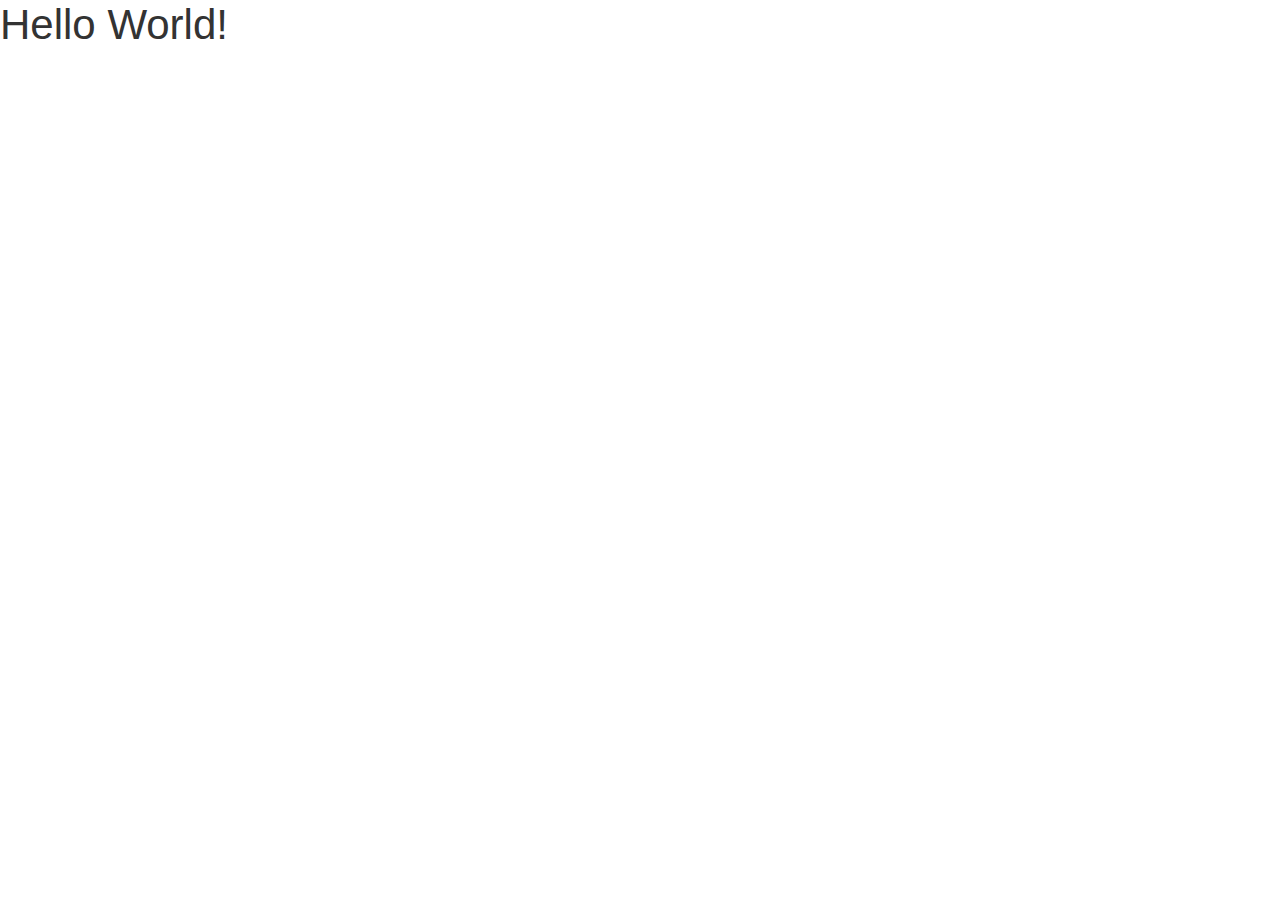
==== index.html @ fb6ebe5e "Added UIKit, JQuery" ====
<!DOCTYPE html>
<html lang="en">
<head>
  <meta charset="utf-8">
  <meta http-equiv="X-UA-Compatible" content="IE=edge">
  <meta name="viewport" content="width=device-width, initial-scale=1">
  <!-- The above 3 meta tags *must* come first in the head; any other head content must come *after* these tags -->
  
  <!-- UIKit Links -->
  <link href="../uikit/css/uikit.min.css" rel="stylesheet">
  <script src="../uikit/js/uikit.min.js"></script>
  <script src="../uikit/js/uikit-icons.min.js"></script>

  <!-- JQuery -->
  <script src="../jquery/jquery-3.2.1.min.js"></script>

  <title>Logan Buchanan</title>
  
</head>
<body>
<h1>Hello World!</h1>
</body>
</html>
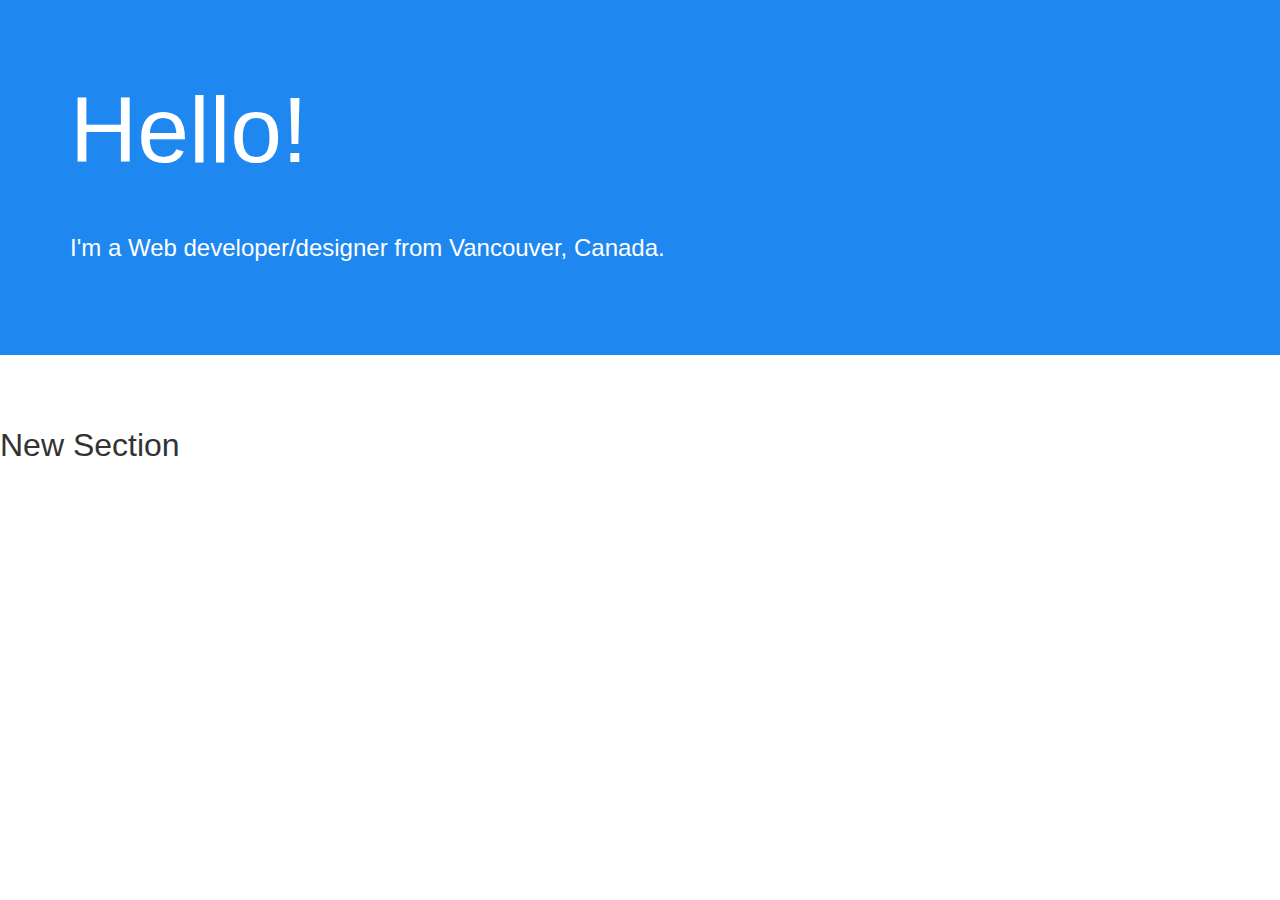
==== commit 028d03de: "Removed some unnecessary files" ====
--- a/index.html
+++ b/index.html
@@ -7,17 +7,39 @@
   <!-- The above 3 meta tags *must* come first in the head; any other head content must come *after* these tags -->
   
   <!-- UIKit Links -->
-  <link href="../uikit/css/uikit.min.css" rel="stylesheet">
-  <script src="../uikit/js/uikit.min.js"></script>
-  <script src="../uikit/js/uikit-icons.min.js"></script>
+  <link href="./css/uikit.min.css" rel="stylesheet">
+  <script src="./js/uikit.min.js"></script>
+  <script src="./js/uikit-icons.min.js"></script>
 
   <!-- JQuery -->
-  <script src="../jquery/jquery-3.2.1.min.js"></script>
+  <script src="./js/jquery-3.2.1.min.js"></script>
+
+  <!-- FitText -->
+  <script src="./js/jquery.fittext.js"></script>
 
   <title>Logan Buchanan</title>
   
+
 </head>
 <body>
-<h1>Hello World!</h1>
+
+	<div class="uk-section uk-section-primary">
+		<div class="uk-container-expand uk-margin-large-left">
+		<h2 id="responsive_headline" class="" >Hello!</h2>
+		<h3>I'm a Web developer/designer from Vancouver, Canada.</h3>
+	</div>
+	</div>
+
+	<div class="uk-section uk-section-default">
+		<h2>New Section</h2>
+	</div>
+
 </body>
+
+
+
+<script>
+  jQuery("#responsive_headline").fitText(1.3);
+</script>
+
 </html>
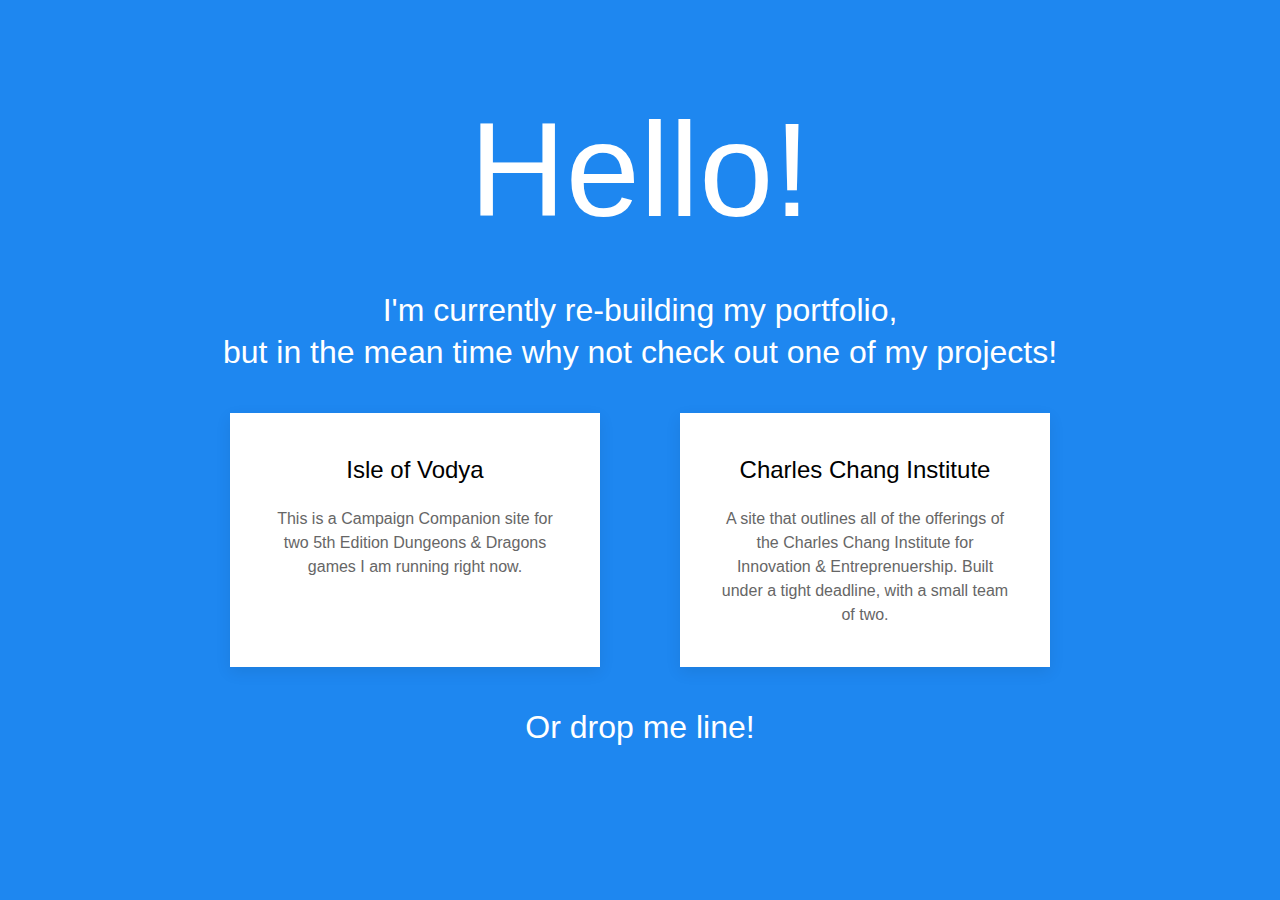
==== commit 4600c161: "Added Construction stuff" ====
--- a/index.html
+++ b/index.html
@@ -1,45 +1,76 @@
 <!DOCTYPE html>
-<html lang="en">
+<html lang="en" class="uk-section-primary">
 <head>
   <meta charset="utf-8">
   <meta http-equiv="X-UA-Compatible" content="IE=edge">
   <meta name="viewport" content="width=device-width, initial-scale=1">
   <!-- The above 3 meta tags *must* come first in the head; any other head content must come *after* these tags -->
   
+  <!-- JQuery -->
+  <script src="./js/jquery-3.2.1.min.js"></script>
+
   <!-- UIKit Links -->
   <link href="./css/uikit.min.css" rel="stylesheet">
+  <link href="./css/uikit-rtl.min.css" rel="stylesheet">
   <script src="./js/uikit.min.js"></script>
   <script src="./js/uikit-icons.min.js"></script>
 
-  <!-- JQuery -->
-  <script src="./js/jquery-3.2.1.min.js"></script>
-
   <!-- FitText -->
   <script src="./js/jquery.fittext.js"></script>
+
+  <!-- Overriding CSS -->
+  <link href="./css/stylesheet.css" rel="stylesheet">
 
   <title>Logan Buchanan</title>
   
 
 </head>
-<body>
+<body class="uk-section-primary">
 
-	<div class="uk-section uk-section-primary">
-		<div class="uk-container-expand uk-margin-large-left">
-		<h2 id="responsive_headline" class="" >Hello!</h2>
-		<h3>I'm a Web developer/designer from Vancouver, Canada.</h3>
+	
+	<div class="uk-container uk-container-expand">
+		<h1 id="responsive_headline" class="" >Hello!</h1>
+		
+		<h2 class="uk-text-center">
+			I'm currently re-building my portfolio,<br>
+			but in the mean time why not check out one of my projects!
+		</h2>
+		
+		
 	</div>
+	<div class="uk-container uk-container-small uk-margin-medium-top ">
+			<div class="uk-child-width-expand@m uk-grid-match" uk-grid>
+				<div class="">
+					<div class="uk-card uk-card-default uk-card-body">
+						<h3 class="uk-card-title uk-text-center"><a class="card-link" href="www.isleofvodya.com">Isle of Vodya</a></h3>
+						<p class="uk-text-center">This is a Campaign Companion site for two 5th Edition Dungeons & Dragons games I am running right now.</p>
+					</div>
+				</div>
+				<div class="">
+					<div class="uk-card uk-card-default uk-card-body">
+						<h3 class="uk-card-title uk-text-center"><a class="card-link" href="http://beedie.sfu.ca/ccie/">Charles Chang Institute</a></h3>
+						<p class="uk-text-center">A site that outlines all of the offerings of the Charles Chang Institute for Innovation & Entreprenuership. Built under a tight deadline, with a small team of two.</p>
+					</div>
+				</div>
+			</div>
 	</div>
 
-	<div class="uk-section uk-section-default">
-		<h2>New Section</h2>
+	<div class="uk-container uk-container-small uk-margin-medium-top ">
+		<h2 class="uk-text-center">Or drop me line!</h2>
+
+		<a class
+
 	</div>
+	
+	
+
 
 </body>
 
 
 
 <script>
-  jQuery("#responsive_headline").fitText(1.3);
+  jQuery("#responsive_headline").fitText(0.9, { minFontSize: '84px', maxFontSize: '4000px' });
 </script>
 
 </html>
--- a/css/stylesheet.css
+++ b/css/stylesheet.css
@@ -0,0 +1,46 @@
+#responsive_headline{
+
+	display:block;
+	text-align:center;
+	margin-left:auto;
+	margin-right:auto;
+	margin-top:10vh;
+
+}
+
+.full-header{
+
+	height:100vh;
+
+}
+
+.grid-container{
+
+	padding-left:0;
+
+}
+
+.uk-card-default a.card-link{
+	color:#000000;
+}
+
+.uk-card-default a.card-link:hover{
+	color:#000000;
+	text-decoration:underline;
+}
+
+.uk-grid{
+	margin-right:0;
+}
+
+@media(max-width:500px){
+
+	#responsive_headline{
+		font-size:2em;
+		
+	}
+
+	h2{
+		font-size: 1em;
+	}
+}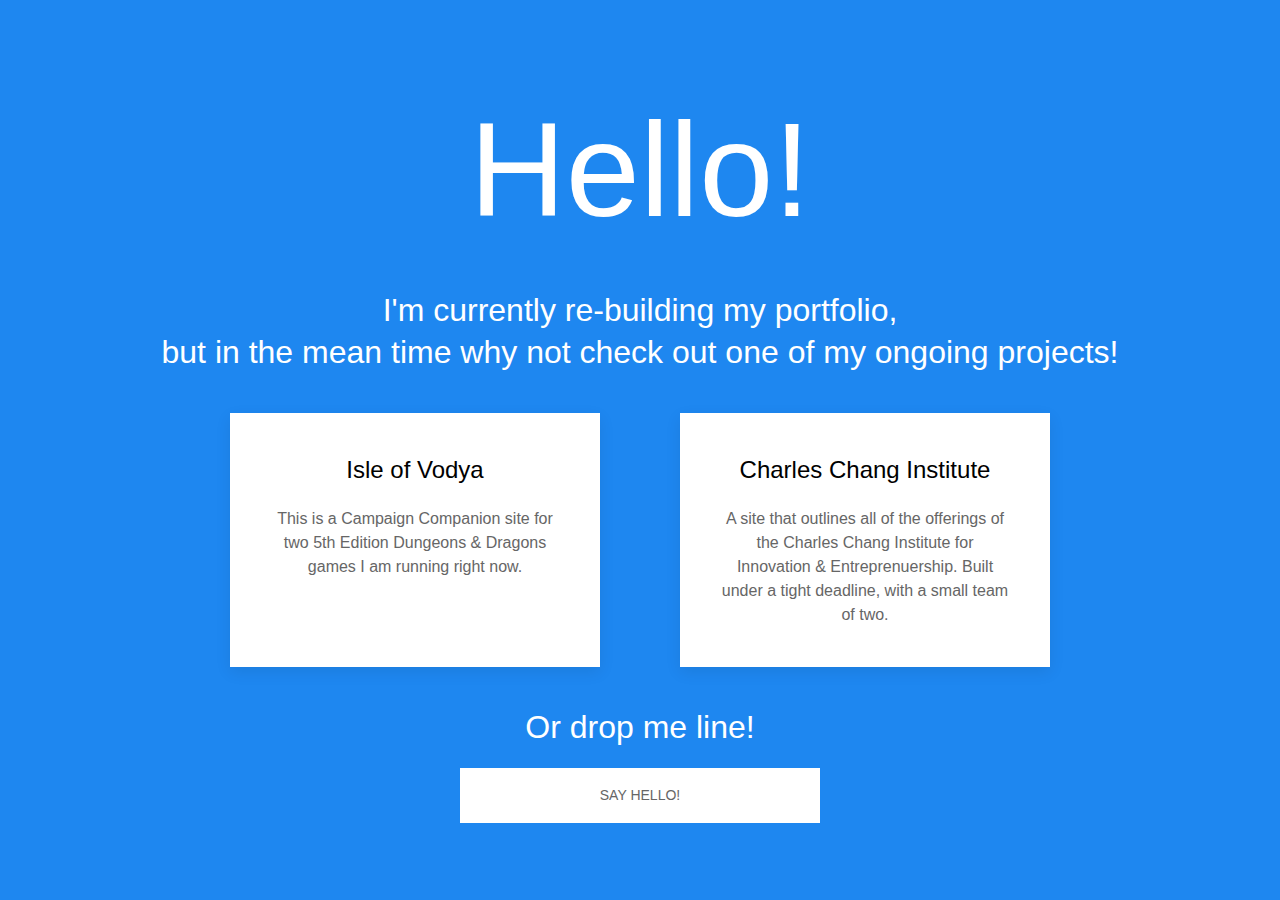
==== commit 5aa87b17: "Added Email link below" ====
--- a/index.html
+++ b/index.html
@@ -33,7 +33,7 @@
 		
 		<h2 class="uk-text-center">
 			I'm currently re-building my portfolio,<br>
-			but in the mean time why not check out one of my projects!
+			but in the mean time why not check out one of my ongoing projects!
 		</h2>
 		
 		
@@ -42,7 +42,7 @@
 			<div class="uk-child-width-expand@m uk-grid-match" uk-grid>
 				<div class="">
 					<div class="uk-card uk-card-default uk-card-body">
-						<h3 class="uk-card-title uk-text-center"><a class="card-link" href="www.isleofvodya.com">Isle of Vodya</a></h3>
+						<h3 class="uk-card-title uk-text-center"><a class="card-link" href="http://www.isleofvodya.com">Isle of Vodya</a></h3>
 						<p class="uk-text-center">This is a Campaign Companion site for two 5th Edition Dungeons & Dragons games I am running right now.</p>
 					</div>
 				</div>
@@ -55,10 +55,10 @@
 			</div>
 	</div>
 
-	<div class="uk-container uk-container-small uk-margin-medium-top ">
+	<div class="uk-container uk-container-small uk-margin-medium-top uk-margin-medium-bottom ">
 		<h2 class="uk-text-center">Or drop me line!</h2>
 
-		<a class
+		<a class="uk-text-center uk-button uk-button-primary uk-button-large email-button" href="mailto:labuchan@sfu.ca">Say Hello!</a>
 
 	</div>
 	
--- a/css/stylesheet.css
+++ b/css/stylesheet.css
@@ -33,6 +33,15 @@
 	margin-right:0;
 }
 
+.email-button{
+	margin-right:auto;
+	margin-left:auto;
+	display:block;
+	width:40%;
+	min-width: 20em;
+
+}
+
 @media(max-width:500px){
 
 	#responsive_headline{
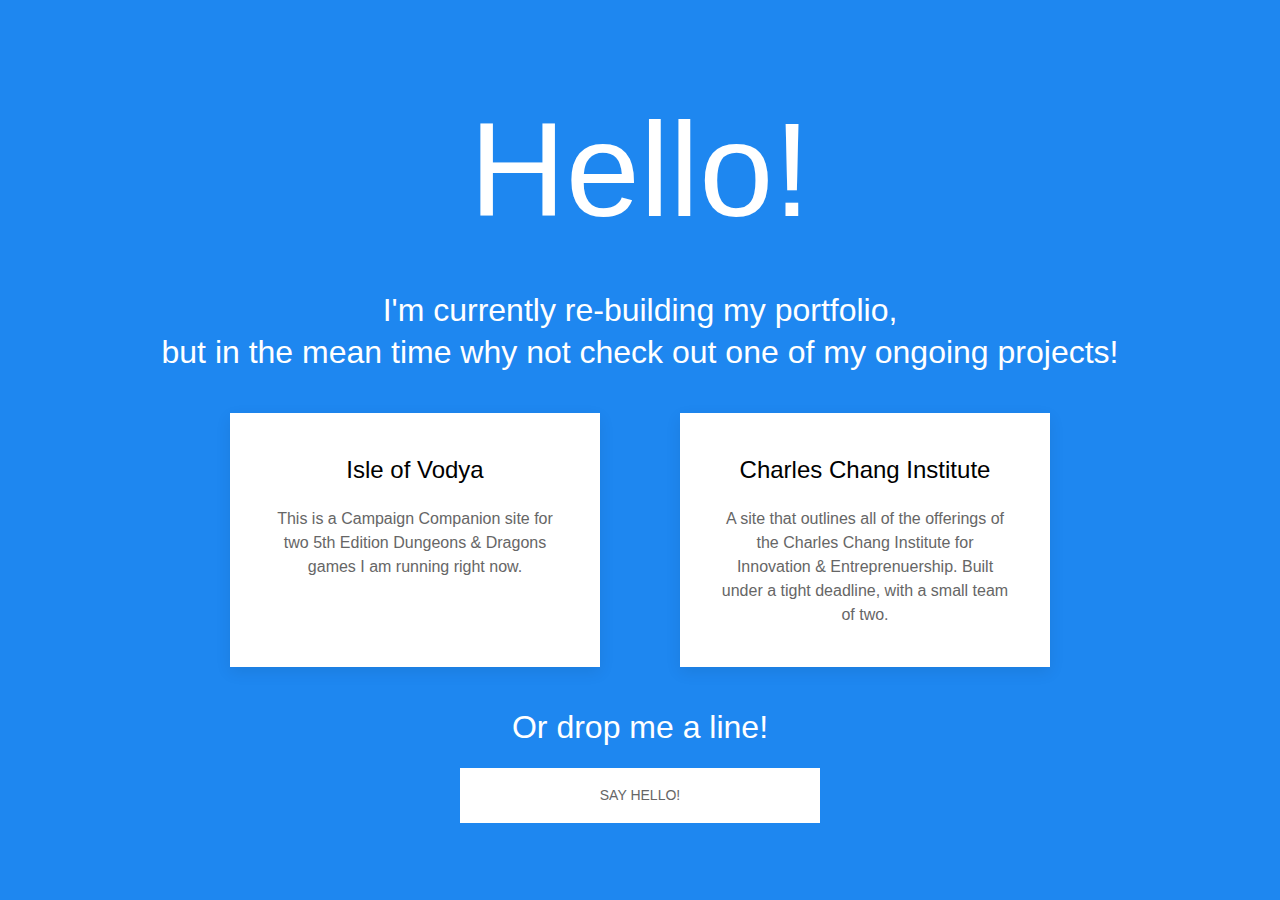
==== commit 736b50aa: "Added an 'a'" ====
--- a/index.html
+++ b/index.html
@@ -56,7 +56,7 @@
 	</div>
 
 	<div class="uk-container uk-container-small uk-margin-medium-top uk-margin-medium-bottom ">
-		<h2 class="uk-text-center">Or drop me line!</h2>
+		<h2 class="uk-text-center">Or drop me a line!</h2>
 
 		<a class="uk-text-center uk-button uk-button-primary uk-button-large email-button" href="mailto:labuchan@sfu.ca">Say Hello!</a>
 
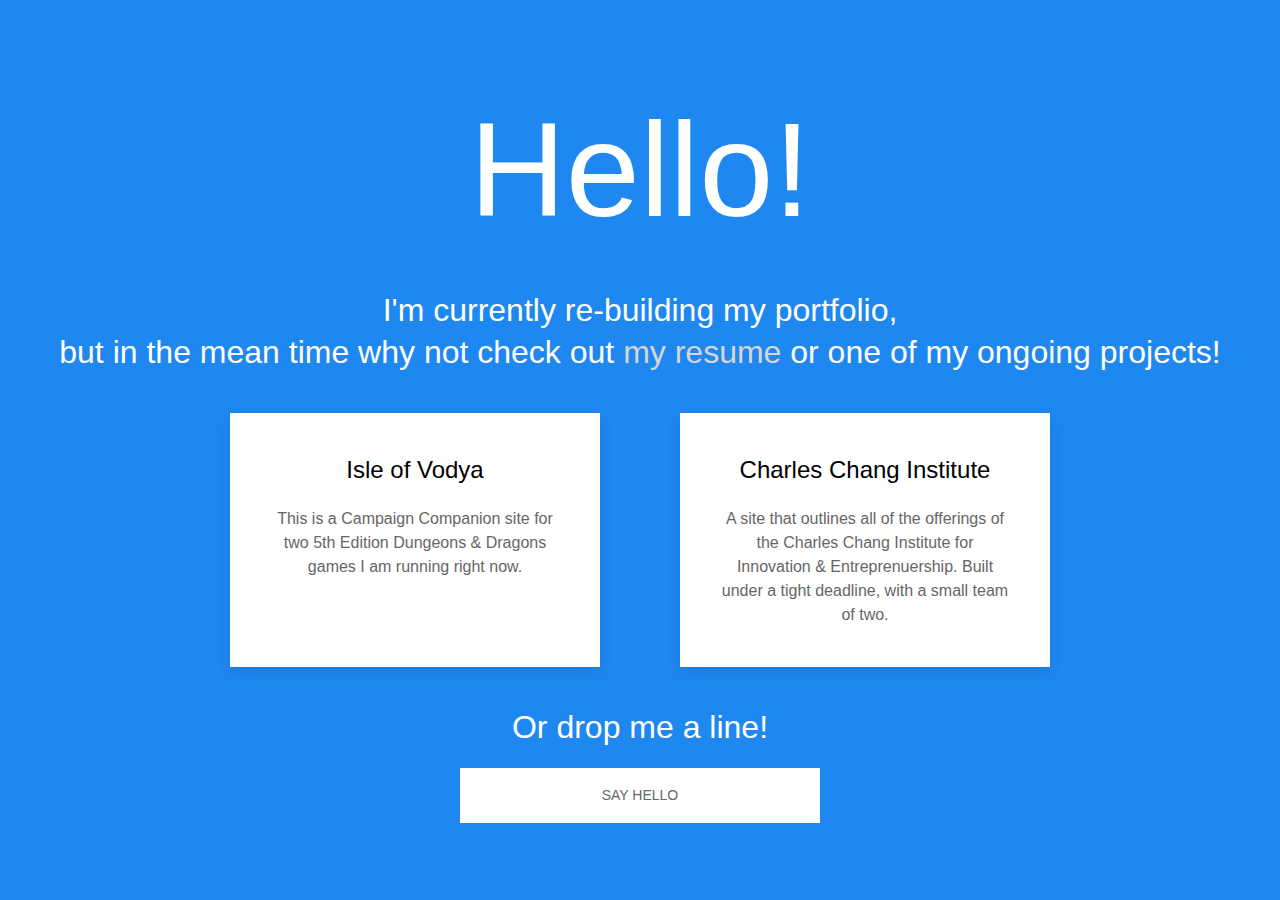
==== commit 12b767ea: "Added Resume, changed some css" ====
--- a/index.html
+++ b/index.html
@@ -33,7 +33,7 @@
 		
 		<h2 class="uk-text-center">
 			I'm currently re-building my portfolio,<br>
-			but in the mean time why not check out one of my ongoing projects!
+			but in the mean time why not check out <a id="resume-link" href="./files/Logan-Buchanan-Resume-2017.pdf">my resume</a> or one of my ongoing projects!
 		</h2>
 		
 		
@@ -58,7 +58,7 @@
 	<div class="uk-container uk-container-small uk-margin-medium-top uk-margin-medium-bottom ">
 		<h2 class="uk-text-center">Or drop me a line!</h2>
 
-		<a class="uk-text-center uk-button uk-button-primary uk-button-large email-button" href="mailto:labuchan@sfu.ca">Say Hello!</a>
+		<a class="uk-text-center uk-button uk-button-primary uk-button-large email-button" href="mailto:labuchan@sfu.ca">Say Hello</a>
 
 	</div>
 	
--- a/css/stylesheet.css
+++ b/css/stylesheet.css
@@ -42,7 +42,11 @@
 
 }
 
-@media(max-width:500px){
+#resume-link{
+	color:#d6d6d6;
+}
+
+@media(max-width:650px){
 
 	#responsive_headline{
 		font-size:2em;
